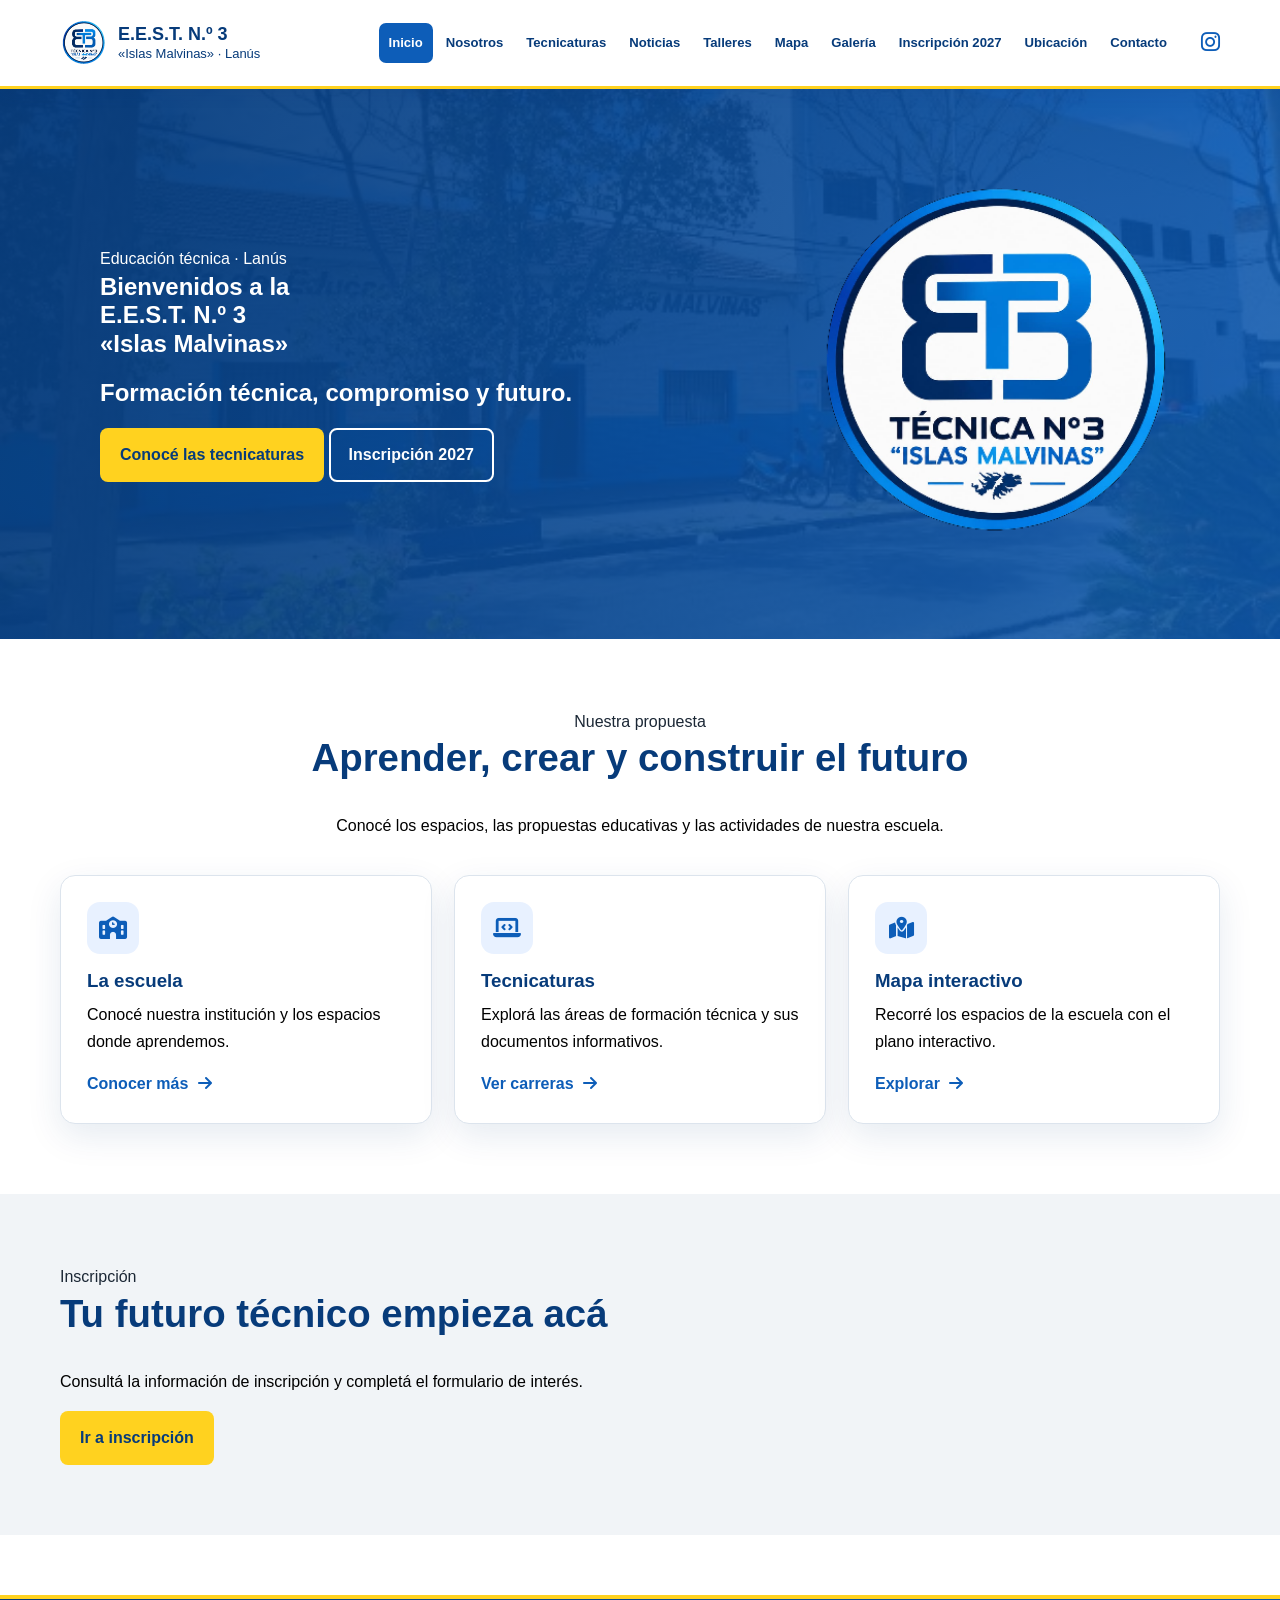
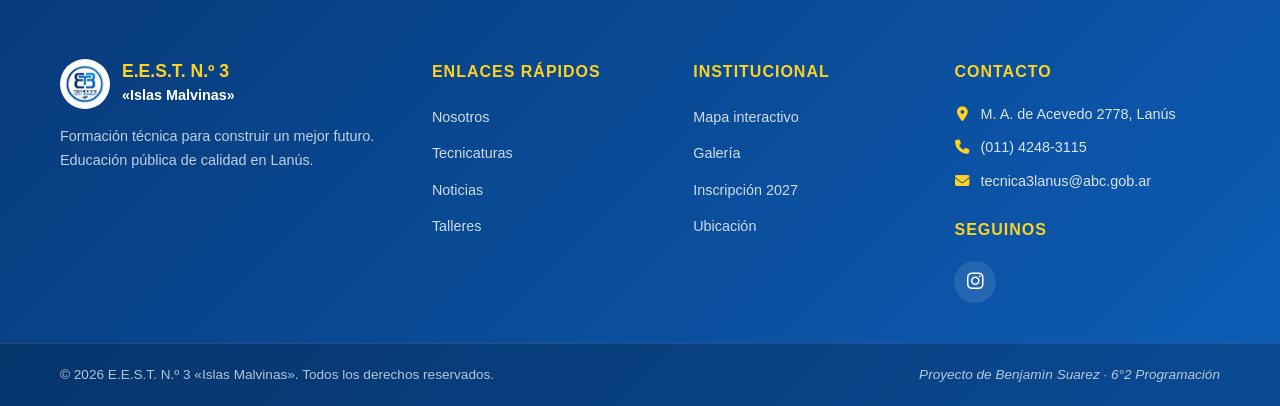
==== index.html @ 06c24914 "first commit" ====
<!DOCTYPE html>
<html lang="es">
<head>
  <meta charset="UTF-8">
  <meta name="viewport" content="width=device-width, initial-scale=1.0">
  <meta name="description" content="Inicio - E.E.S.T. N.º 3 Islas Malvinas, Lanús">
  <title>Inicio | E.E.S.T. N.º 3 «Islas Malvinas»</title>
  <link rel="stylesheet" href="styles.css">
  <link rel="stylesheet" href="https://cdnjs.cloudflare.com/ajax/libs/font-awesome/6.4.0/css/all.min.css">
  
</head>
<body class="">
  <div id="header-placeholder"></div>
  <main>
    <section class="hero">
      <div class="container hero-content">
        <span class="eyebrow">Educación técnica · Lanús</span>

        <h1>Bienvenidos a la<br>E.E.S.T. N.º 3<br>«Islas Malvinas»</h1>

        <h2>Formación técnica, compromiso y futuro.</h2>

        <div class="hero-actions">
          <a href="tecnicaturas.html" class="btn btn-primary">
            Conocé las tecnicaturas
          </a>
          <a href="inscripcion.html" class="btn btn-outline">
            Inscripción 2027
          </a>
        </div>
      </div>

      <!-- Logo grande a la derecha -->
      <div class="hero-logo">
        <img src="assets/logo.png" alt="Logo de la E.E.S.T. N.º 3 Islas Malvinas">
      </div>
    </section>
    <section class="section">
      <div class="container">
        <div class="section-heading">
          <span class="eyebrow">Nuestra propuesta</span>
          <h2>Aprender, crear y construir el futuro</h2>
          <p>Conocé los espacios, las propuestas educativas y las actividades de nuestra escuela.</p>
        </div>
        <div class="feature-grid">
          <a class="feature-card" href="nosotros.html"><span class="feature-icon"><i class="fas fa-school"></i></span><h3>La escuela</h3><p>Conocé nuestra institución y los espacios donde aprendemos.</p><span class="text-link">Conocer más <i class="fas fa-arrow-right"></i></span></a>
          <a class="feature-card" href="tecnicaturas.html"><span class="feature-icon"><i class="fas fa-laptop-code"></i></span><h3>Tecnicaturas</h3><p>Explorá las áreas de formación técnica y sus documentos informativos.</p><span class="text-link">Ver carreras <i class="fas fa-arrow-right"></i></span></a>
          <a class="feature-card" href="mapa.html"><span class="feature-icon"><i class="fas fa-map-marked-alt"></i></span><h3>Mapa interactivo</h3><p>Recorré los espacios de la escuela con el plano interactivo.</p><span class="text-link">Explorar <i class="fas fa-arrow-right"></i></span></a>
        </div>
      </div>
    </section>
    <section class="section section-soft">
      <div class="container split">
        <div><span class="eyebrow">Inscripción</span><h2>Tu futuro técnico empieza acá</h2><p>Consultá la información de inscripción y completá el formulario de interés.</p><a class="btn btn-primary" href="inscripcion.html">Ir a inscripción</a></div>
        <img class="split-image" src="assets/fachada.jpg" alt="Fachada de la escuela" onerror="this.style.display='none'">
      </div>
    </section>
  </main>
  <div id="footer-placeholder"></div>
  <script src="script.js"></script>
</body>
</html>
---- styles.css ----
/* HEADER DEL COLEGIO */

.encabezado {
    background-color: #ffffff;
    box-shadow: 0 2px 10px rgba(0, 0, 0, 0.08);
    position: sticky;
    top: 0;
    z-index: 1000;
}

.contenedor-header {
    max-width: 1200px;
    margin: auto;
    padding: 16px 24px;
    display: flex;
    align-items: center;
    justify-content: space-between;
    gap: 24px;
}

.nombre-colegio {
    color: #073B7A;
    font-size: 18px;
    font-weight: bold;
    text-decoration: none;
    white-space: nowrap;
}

.navegacion {
    display: flex;
    align-items: center;
    gap: 18px;
    flex-wrap: wrap;
}

.navegacion a {
    color: #073B7A;
    text-decoration: none;
    font-weight: 600;
    transition: color 0.2s;
}

.navegacion a:hover {
    color: #0D5DB8;
}

.boton-menu {
    display: none;
    background: #0D5DB8;
    color: white;
    border: none;
    padding: 9px 12px;
    border-radius: 8px;
    font-size: 22px;
    cursor: pointer;
}

@media (max-width: 900px) {
    .contenedor-header {
        flex-wrap: wrap;
    }

    .boton-menu {
        display: block;
    }

    .navegacion {
        display: none;
        width: 100%;
        flex-direction: column;
        align-items: flex-start;
        padding: 10px 0;
    }

    .navegacion.activa {
        display: flex;
    }
}
/* ===== BASE Y COLORES ===== */
:root{--blue:#0D5DB8;--blue-dark:#073B7A;--yellow:#FFD21F;--white:#fff;--soft:#F1F4F7;--text:#1b2735;--muted:#000000;--border:#dce4ed;--shadow:0 12px 35px rgba(7,59,122,.10)}
*{box-sizing:border-box}
html{scroll-behavior:smooth}
body{margin:0;font-family:Arial,Helvetica,sans-serif;color:var(--text);background:#fff;line-height:1.65}
img{max-width:100%;display:block}
a{color:inherit}
.container{width:min(1160px,92%);margin:0 auto}
h1,h2,h3,p{margin-top:0}
h1,h2,h3{line-height:1.2}
p{color:var(--muted)}
/* ===== HEADER COMPARTIDO ===== */
.site-header{position:sticky;top:0;z-index:1000;background:#fff;box-shadow:0 3px 18px rgba(7,59,122,.09);border-bottom:3px solid var(--yellow)}
.header-content{min-height:86px;display:flex;align-items:center;gap:24px}
/* Logo del colegio junto al nombre */
.logo {
  display: flex;
  align-items: center;
  gap: 10px;
  text-decoration: none;
  flex-shrink: 0;
}

.logo-imagen {
  display: block;
  width: 48px;
  height: 48px;
  object-fit: contain;
  flex-shrink: 0;
}

.school-name {
  display: flex;
  flex-direction: column;
  line-height: 1.3;
}

.school-name strong {
  color: #073B7A;
  font-size: 18px;
}

.school-name > span {
  color: #073B7A;
  font-size: 13px;
}
.main-nav{display:flex;align-items:center;justify-content:flex-end;gap:3px;flex:1;flex-wrap:wrap}
.main-nav a{padding:9px 10px;text-decoration:none;border-radius:7px;font-size:.82rem;font-weight:700;color:var(--blue-dark);transition:.2s}
.main-nav a:hover,.main-nav a.active{background:var(--blue);color:#fff}
.header-social{color:var(--blue);font-size:1.35rem;text-decoration:none}
.menu-toggle{display:none;background:var(--blue-dark);color:#fff;border:0;border-radius:8px;padding:10px 13px;font-size:1.15rem}
/* ===== HERO Y ENCABEZADOS ===== */
.hero {
  background:
    linear-gradient(115deg, rgba(7,59,122,.96), rgba(13,93,184,.83)),
    url('assets/Capturakole.JPG') center/cover;
  color: #fff;
  min-height: 550px;
  display: flex;
  align-items: center;
  justify-content: space-between;
  gap: 30px;
}

/* Mantiene el texto en su lugar */
.hero-content {
  padding: 85px 100px;
  flex: 1;
  min-width: 0;
}

/* Logo grande del lado derecho */
.hero-logo {
  flex: 0 0 40%;
  display: flex;
  justify-content: center;
  align-items: center;
  padding-right: 4%;
}

.hero-logo img {
  width: 100%;
  max-width: 390px;
  max-height: 390px;
  object-fit: contain;
}

/* Adaptación para celulares */
@media (max-width: 700px) {
  .hero {
    flex-direction: column;
    text-align: center;
    padding: 35px 20px;
    gap: 20px;
  }

  .hero-content {
    padding: 20px 0 0;
  }

  .hero-actions {
    justify-content: center;
  }

  .hero-logo {
    flex: none;
    width: 100%;
    padding: 0;
  }

  .hero-logo img {
    max-width: 220px;
    max-height: 220px;
  }
}
.page-banner{background:linear-gradient(115deg,var(--blue-dark),var(--blue));color:#fff;padding:62px 0}
.page-banner h1{font-size:clamp(2rem,4vw,3.2rem);margin:0 0 12px}
.page-banner .eyebrow{color:var(--yellow)}
.page-banner p{color:#e5efff;max-width:680px;margin-bottom:0}
.section{padding:70px 0}
.section-soft{background:var(--soft)}
.section-heading{text-align:center;max-width:720px;margin:0 auto 35px}
.section-heading h2{font-size:clamp(1.8rem,3vw,2.5rem);color:var(--blue-dark)}
.section-heading p{margin-bottom:0}
/* Presentación de Nosotros: conserva el diseño actual */
.nosotros-presentacion {
  position: relative;
  align-items: center;
  padding-bottom: 75px;
}

.nosotros-texto h2 {
  color: var(--blue-dark);
  margin-bottom: 24px;
}

/* Imagen en el espacio marcado como Foto */
.nosotros-foto {
  width: 100%;
  height: 250px;
  overflow: hidden;
  border-radius: 16px;
}

.nosotros-foto img {
  display: block;
  width: 100%;
  height: 100%;
  object-fit: cover;
}

/* Hamburguesa debajo de la imagen, a la derecha */
.nosotros-menu {
  position: absolute;
  right: 0;
  bottom: 0;
  width: 58px;
  height: 58px;
  border: none;
  border-radius: 12px;
  background: var(--blue-dark);
  display: flex;
  flex-direction: column;
  align-items: center;
  justify-content: center;
  gap: 6px;
  cursor: pointer;
}

.nosotros-menu span {
  display: block;
  width: 26px;
  height: 3px;
  border-radius: 3px;
  background: var(--yellow);
}

/* Adaptación para celulares */
@media (max-width: 700px) {
  .nosotros-presentacion {
    grid-template-columns: 1fr;
    gap: 24px;
    padding-bottom: 75px;
  }

  .nosotros-foto {
    height: 220px;
  }
}
/* ===== BOTONES ===== */
.btn{display:inline-flex;align-items:center;justify-content:center;gap:9px;text-decoration:none;border:2px solid transparent;border-radius:8px;padding:12px 18px;font-weight:700;cursor:pointer;transition:transform .2s,background .2s}
.btn:hover{transform:translateY(-2px)}
.btn-primary{background:var(--yellow);color:var(--blue-dark)}
.btn-primary:hover{background:#ffe16b}
.btn-outline{border-color:#fff;color:#fff;background:transparent}
.btn-outline:hover{background:#fff;color:var(--blue-dark)}
.center{text-align:center}
.top-gap{margin-top:32px}
/* ===== TARJETAS ===== */
.feature-grid,.cards-grid,.contact-grid{display:grid;grid-template-columns:repeat(3,minmax(0,1fr));gap:22px}
.feature-card,.contact-card{display:block;background:#fff;border:1px solid var(--border);border-radius:15px;padding:26px;text-decoration:none;box-shadow:var(--shadow);transition:transform .2s,box-shadow .2s}
.feature-card:hover,.contact-card:hover{transform:translateY(-4px);box-shadow:0 18px 38px rgba(7,59,122,.14)}
.feature-card h3,.contact-card h2{color:var(--blue-dark);margin:16px 0 10px}
.feature-icon{display:grid;place-items:center;width:52px;height:52px;background:#e8f1ff;color:var(--blue);border-radius:13px;font-size:1.4rem}
.text-link{color:var(--blue);font-weight:700;text-decoration:none}
.text-link i{margin-left:5px}
.split{display:grid;grid-template-columns:1fr 1fr;align-items:center;gap:50px}
.split h2{color:var(--blue-dark);font-size:clamp(1.8rem,3vw,2.6rem)}
.split-image{width:100%;height:340px;object-fit:cover;border-radius:16px;background:var(--soft)}
/* ===== TARJETAS DE TECNICATURAS ===== */
.career-card{overflow:hidden;background:#fff;border:1px solid var(--border);border-radius:16px;box-shadow:var(--shadow);display:flex;flex-direction:column}
.career-card>img{width:100%;height:220px;object-fit:cover;background:var(--soft)}
.career-body{padding:25px;display:flex;flex-direction:column;align-items:flex-start;flex:1}
.career-number{font-size:.75rem;font-weight:800;color:var(--blue);text-transform:uppercase;letter-spacing:1px}
.career-body h2{color:var(--blue-dark);font-size:1.5rem;margin:10px 0}
.career-body ul{padding-left:20px;color:var(--muted);margin-top:0}
.career-body .btn{margin-top:auto}
.notice{margin-top:28px;padding:16px 18px;border-left:4px solid var(--yellow);background:#fff8d9;border-radius:6px;color:#394657}
.notice code{overflow-wrap:anywhere}
/* ===== NOTICIAS / FOTOS ===== */
.news-grid{display:grid;grid-template-columns:repeat(3,minmax(0,1fr));gap:22px}
.news-card,.photo-card{margin:0;background:#fff;border:1px solid var(--border);border-radius:14px;overflow:hidden;box-shadow:var(--shadow)}
.news-card img,.photo-card img{width:100%;height:220px;object-fit:cover;background:var(--soft)}
.news-body{padding:22px}
.news-body h2{font-size:1.25rem;color:var(--blue-dark);margin:8px 0}
.date{font-size:.8rem;color:var(--blue);font-weight:700}
.gallery-grid{display:grid;grid-template-columns:repeat(4,minmax(0,1fr));gap:20px}
.photo-card figcaption{padding:18px;font-weight:700;color:var(--blue-dark)}
.photo-card figcaption h2{font-size:1.1rem;margin:0 0 8px}
.photo-card figcaption p{font-weight:400;margin-bottom:0}
.gallery-grid img{cursor:zoom-in}
/* ===== MAPA ===== */
.map-tabs{display:flex;justify-content:center;gap:12px;flex-wrap:wrap;margin-bottom:25px}
.tab-btn{padding:12px 22px;border:2px solid var(--blue);border-radius:8px;background:#fff;color:var(--blue-dark);font:inherit;font-weight:700;cursor:pointer}
.tab-btn.active,.tab-btn:hover{background:var(--blue);color:#fff}
.map-panel{display:none}
.map-panel.active{display:block}
.map-frame iframe{display:block;width:100%;height:min(72vh,760px);min-height:430px;border:0;border-radius:14px;background:var(--soft)}
/* ===== FORMULARIO ===== */
.form-container{max-width:850px}
.inscription-form{background:#fff;border:1px solid var(--border);border-radius:16px;padding:clamp(20px,4vw,38px);box-shadow:var(--shadow);margin-top:24px}
.form-row{display:grid;grid-template-columns:1fr 1fr;gap:18px}
.form-group{display:flex;flex-direction:column;gap:7px;margin-bottom:18px}
.form-group label{font-weight:700;color:var(--blue-dark)}
.form-group input,.form-group select,.form-group textarea{width:100%;padding:12px 13px;border:1px solid #cbd6e2;border-radius:8px;font:inherit;background:#fff;color:var(--text)}
.form-group input:focus,.form-group select:focus,.form-group textarea:focus{outline:2px solid #9cc9ff;border-color:var(--blue)}
.form-note{font-size:.85rem}
.inscription-form .btn{width:100%}
/* ===== UBICACION Y CONTACTO ===== */
.location-layout{display:grid;grid-template-columns:1.3fr 1fr;gap:30px;align-items:stretch}
.map-container iframe{width:100%;height:390px;border:0;border-radius:14px}
.location-info{background:var(--soft);padding:28px;border-radius:14px}
.location-info h2{color:var(--blue-dark)}
.location-info p{margin:15px 0}
.location-info p i{width:23px;color:var(--blue)}
.contact-grid{grid-template-columns:repeat(2,minmax(0,1fr))}
.contact-card p a{overflow-wrap:anywhere}
/* ===== FOOTER COMPARTIDO ===== */
/* ===== FOOTER IDEAL ===== */
.site-footer {
  background: linear-gradient(135deg, #073B7A 0%, #0D5DB8 100%);
  color: #ffffff;
  padding: 60px 0 0;
  margin-top: 60px;
  border-top: 4px solid #FFD21F;
}

.footer-grid {
  display: grid;
  grid-template-columns: 1.5fr 1fr 1fr 1.2fr;
  gap: 40px;
  padding-bottom: 40px;
}

/* Columna 1: Marca */
.footer-brand .footer-logo {
  display: flex;
  align-items: center;
  gap: 12px;
  text-decoration: none;
  margin-bottom: 16px;
}

.footer-brand .footer-logo img {
  width: 50px;
  height: 50px;
  object-fit: contain;
  background: #fff;
  border-radius: 50%;
  padding: 4px;
}

.footer-brand .footer-logo strong {
  display: block;
  color: #FFD21F;
  font-size: 1.1rem;
  line-height: 1.2;
}

.footer-brand .footer-logo span {
  color: #ffffff;
  font-size: 0.9rem;
  font-weight: 600;
}

.footer-brand p {
  color: rgba(255, 255, 255, 0.75);
  font-size: 0.9rem;
  line-height: 1.6;
  margin: 0;
}

/* Títulos de columnas */
.footer-links h4,
.footer-contact h4,
.footer-social h4 {
  color: #FFD21F;
  font-size: 1rem;
  margin: 0 0 18px;
  text-transform: uppercase;
  letter-spacing: 1px;
}

/* Listas de enlaces */
.footer-links ul {
  list-style: none;
  padding: 0;
  margin: 0;
}

.footer-links ul li {
  margin-bottom: 10px;
}

.footer-links ul li a {
  color: rgba(255, 255, 255, 0.8);
  text-decoration: none;
  font-size: 0.9rem;
  transition: color 0.2s, padding-left 0.2s;
  display: inline-block;
}

.footer-links ul li a:hover {
  color: #FFD21F;
  padding-left: 5px;
}

/* Contacto */
.footer-contact p {
  display: flex;
  align-items: flex-start;
  gap: 10px;
  color: rgba(255, 255, 255, 0.85);
  font-size: 0.9rem;
  margin: 0 0 12px;
  line-height: 1.5;
}

.footer-contact p i {
  color: #FFD21F;
  margin-top: 3px;
  width: 16px;
  text-align: center;
}

/* Redes sociales */
.footer-social {
  margin-top: 24px;
}

.social-icons {
  display: flex;
  gap: 12px;
}

.social-icons a {
  display: flex;
  align-items: center;
  justify-content: center;
  width: 42px;
  height: 42px;
  background: rgba(255, 255, 255, 0.1);
  color: #ffffff;
  border-radius: 50%;
  font-size: 1.2rem;
  text-decoration: none;
  transition: background 0.3s, transform 0.3s;
}

.social-icons a:hover {
  background: #FFD21F;
  color: #073B7A;
  transform: translateY(-3px);
}

/* Barra inferior */
.footer-bottom {
  background: rgba(0, 0, 0, 0.2);
  padding: 20px 0;
  border-top: 1px solid rgba(255, 255, 255, 0.1);
}

.footer-bottom .container {
  display: flex;
  justify-content: space-between;
  align-items: center;
  flex-wrap: wrap;
  gap: 10px;
}

.footer-bottom p {
  color: rgba(255, 255, 255, 0.7);
  font-size: 0.85rem;
  margin: 0;
}

.footer-credit {
  font-style: italic;
}

/* Responsive */
@media (max-width: 900px) {
  .footer-grid {
    grid-template-columns: 1fr 1fr;
    gap: 30px;
  }
}

@media (max-width: 600px) {
  .footer-grid {
    grid-template-columns: 1fr;
    gap: 28px;
  }
  
  .footer-bottom .container {
    flex-direction: column;
    text-align: center;
  }
}
/* ===== VISOR DE IMAGEN ===== */
.lightbox{position:fixed;inset:0;background:rgba(3,15,35,.92);display:flex;align-items:center;justify-content:center;padding:25px;z-index:3000;cursor:zoom-out}
.lightbox img{max-width:95vw;max-height:90vh;object-fit:contain;border-radius:8px}
/* ===== RESPONSIVE ===== */
@media(max-width:1100px){
  .header-content{flex-wrap:wrap;padding:14px 0}
  .main-nav{order:3;flex-basis:100%;justify-content:center}
  .main-nav a{font-size:.78rem}
  .header-social{margin-left:auto}
  .feature-grid,.cards-grid,.news-grid{grid-template-columns:repeat(2,minmax(0,1fr))}
  .career-card:last-child{grid-column:auto}
  .footer-grid{grid-template-columns:repeat(2,minmax(0,1fr))}
}
@media(max-width:700px){
  .header-content{min-height:74px;flex-wrap:nowrap;gap:12px}
  .logo img{width:44px;height:44px}
  .school-name strong{font-size:.9rem}
  .school-name span{font-size:.7rem}
  .menu-toggle{display:block;margin-left:auto}
  .header-social{display:none}
  .main-nav{display:none;position:absolute;top:100%;left:0;right:0;order:unset;background:#fff;padding:12px 4% 18px;box-shadow:0 12px 18px rgba(7,59,122,.12);flex-direction:column;align-items:stretch;max-height:75vh;overflow:auto}
  .main-nav.open{display:flex}
  .main-nav a{font-size:.95rem;padding:11px 13px}
  .hero{min-height:480px}
  .hero-content{padding:65px 0}
  .section{padding:48px 0}
  .page-banner{padding:45px 0}
  .feature-grid,.cards-grid,.news-grid,.gallery-grid,.contact-grid{grid-template-columns:1fr}
  .split,.location-layout{grid-template-columns:1fr;gap:25px}
  .split-image{height:250px}
  .career-card>img,.news-card img,.photo-card img{height:210px}
  .form-row{grid-template-columns:1fr;gap:0}
  .map-frame iframe{height:62vh;min-height:340px}
  .footer-grid{grid-template-columns:1fr;gap:20px}
}
.brand-colegio span {
  font-size: 18px;
  font-weight: 700;
  white-space: nowrap;
}

/* Adaptación para pantallas pequeñas */
@media (max-width: 480px) {
  .brand-colegio {
    gap: 7px;
  }

  .brand-colegio img {
    width: 34px;
    height: 34px;
  }

  .brand-colegio span {
    font-size: 14px;
  }
}
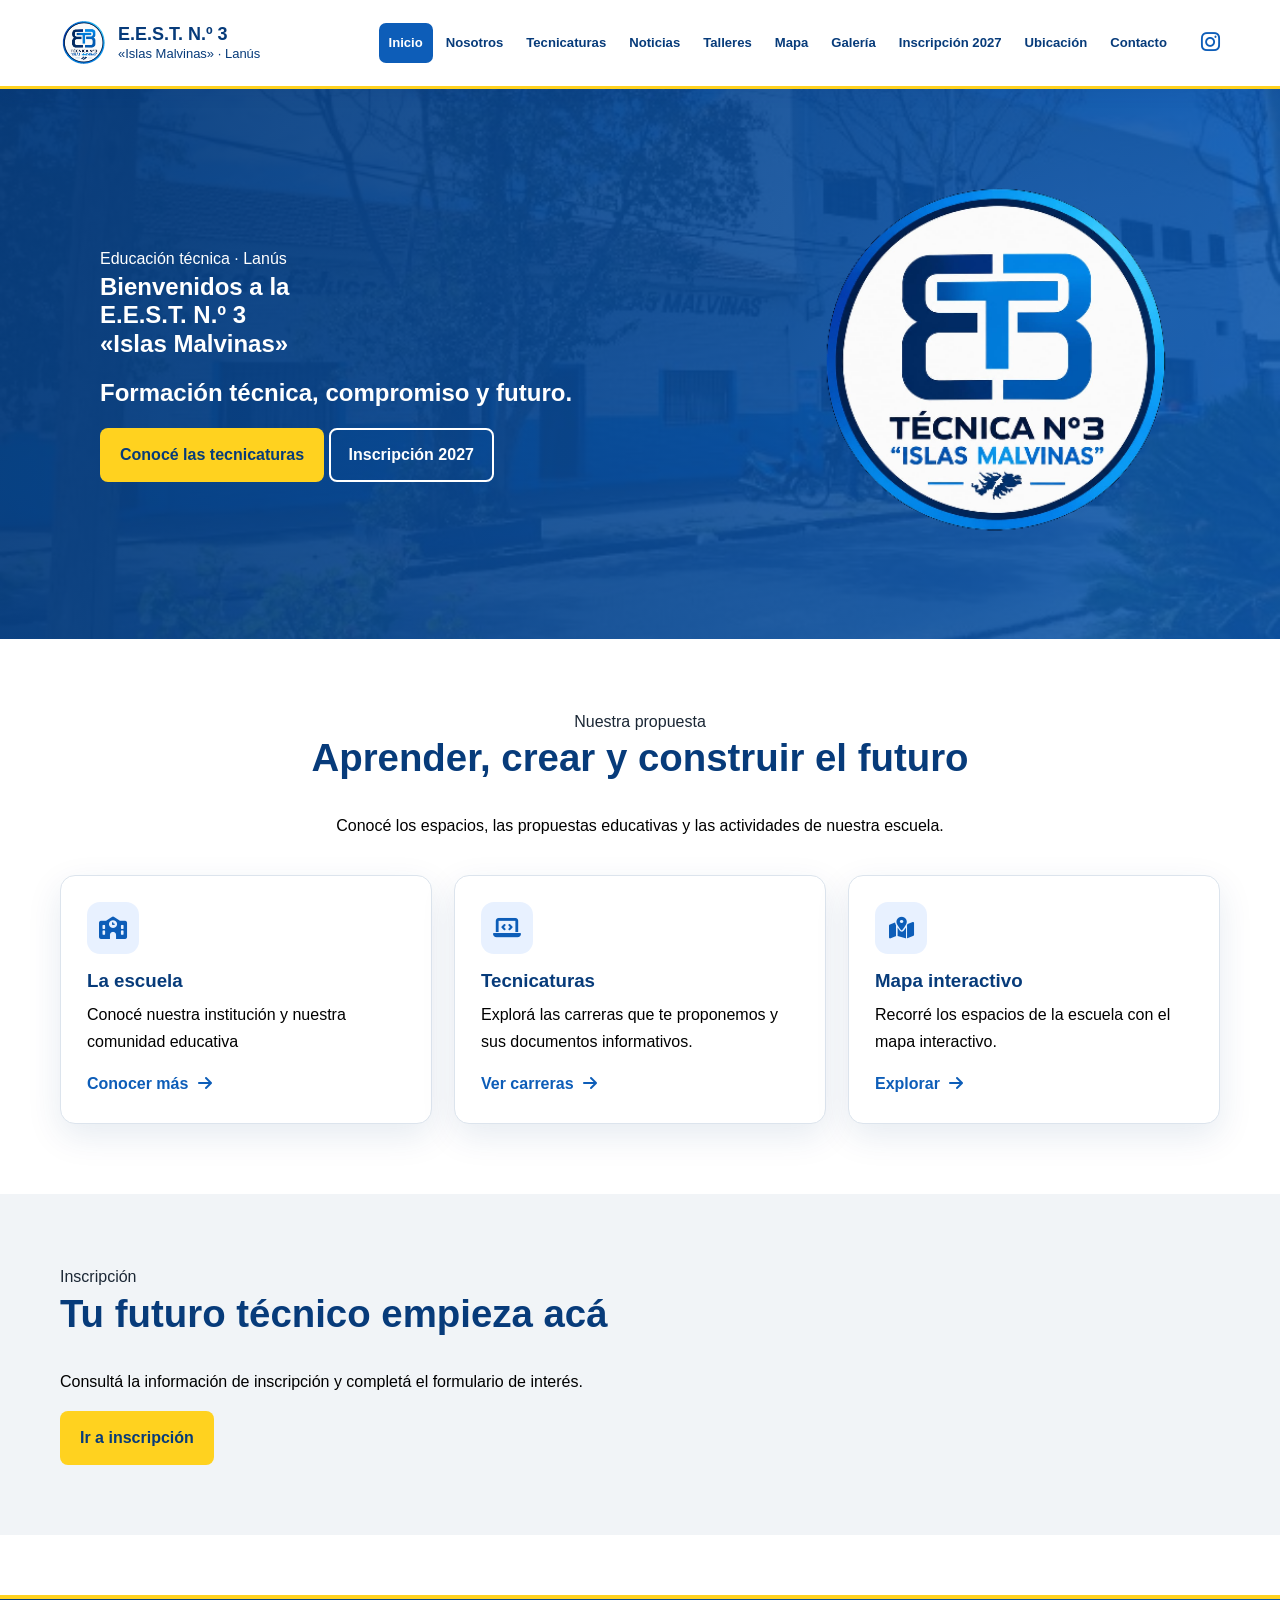
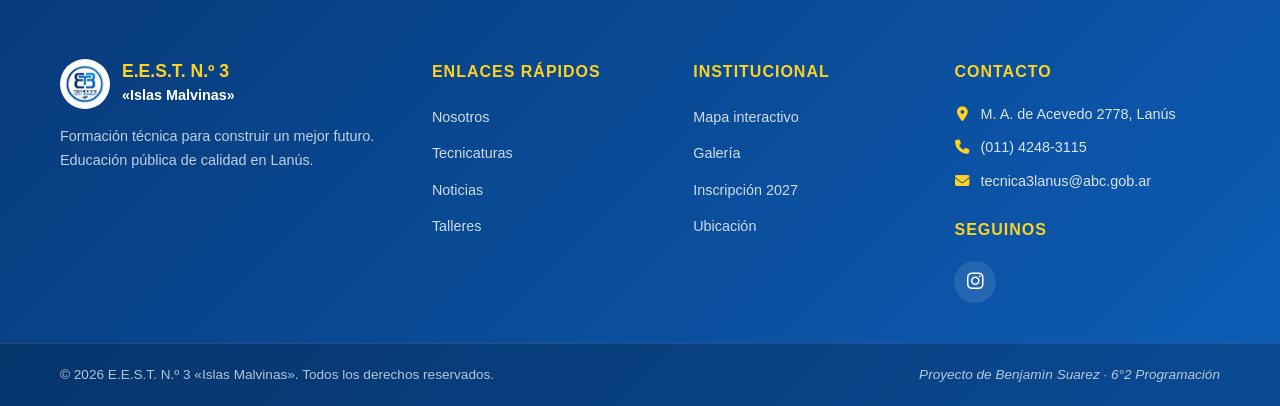
==== commit ca13b8e2: "aktualizasion del dia de hoy" ====
--- a/index.html
+++ b/index.html
@@ -43,9 +43,9 @@
           <p>Conocé los espacios, las propuestas educativas y las actividades de nuestra escuela.</p>
         </div>
         <div class="feature-grid">
-          <a class="feature-card" href="nosotros.html"><span class="feature-icon"><i class="fas fa-school"></i></span><h3>La escuela</h3><p>Conocé nuestra institución y los espacios donde aprendemos.</p><span class="text-link">Conocer más <i class="fas fa-arrow-right"></i></span></a>
-          <a class="feature-card" href="tecnicaturas.html"><span class="feature-icon"><i class="fas fa-laptop-code"></i></span><h3>Tecnicaturas</h3><p>Explorá las áreas de formación técnica y sus documentos informativos.</p><span class="text-link">Ver carreras <i class="fas fa-arrow-right"></i></span></a>
-          <a class="feature-card" href="mapa.html"><span class="feature-icon"><i class="fas fa-map-marked-alt"></i></span><h3>Mapa interactivo</h3><p>Recorré los espacios de la escuela con el plano interactivo.</p><span class="text-link">Explorar <i class="fas fa-arrow-right"></i></span></a>
+          <a class="feature-card" href="nosotros.html"><span class="feature-icon"><i class="fas fa-school"></i></span><h3>La escuela</h3><p>Conocé nuestra institución y nuestra comunidad educativa</p><span class="text-link">Conocer más <i class="fas fa-arrow-right"></i></span></a>
+          <a class="feature-card" href="tecnicaturas.html"><span class="feature-icon"><i class="fas fa-laptop-code"></i></span><h3>Tecnicaturas</h3><p>Explorá las carreras que te proponemos y sus documentos informativos.</p><span class="text-link">Ver carreras <i class="fas fa-arrow-right"></i></span></a>
+          <a class="feature-card" href="mapa.html"><span class="feature-icon"><i class="fas fa-map-marked-alt"></i></span><h3>Mapa interactivo</h3><p>Recorré los espacios de la escuela con el mapa interactivo.</p><span class="text-link">Explorar <i class="fas fa-arrow-right"></i></span></a>
         </div>
       </div>
     </section>
--- a/styles.css
+++ b/styles.css
@@ -1,137 +1,202 @@
 /* HEADER DEL COLEGIO */
 
-.encabezado {
-    background-color: #ffffff;
-    box-shadow: 0 2px 10px rgba(0, 0, 0, 0.08);
-    position: sticky;
-    top: 0;
-    z-index: 1000;
-}
-
-.contenedor-header {
-    max-width: 1200px;
-    margin: auto;
-    padding: 16px 24px;
-    display: flex;
-    align-items: center;
-    justify-content: space-between;
-    gap: 24px;
-}
-
-.nombre-colegio {
-    color: #073B7A;
-    font-size: 18px;
-    font-weight: bold;
-    text-decoration: none;
-    white-space: nowrap;
-}
-
-.navegacion {
-    display: flex;
-    align-items: center;
-    gap: 18px;
-    flex-wrap: wrap;
-}
-
-.navegacion a {
-    color: #073B7A;
-    text-decoration: none;
-    font-weight: 600;
-    transition: color 0.2s;
-}
-
-.navegacion a:hover {
+.encabezado{
+  background-color: #ffffff;
+  box-shadow: 0 2px 10px rgba(0, 0, 0, 0.08);
+  position: sticky;
+  top: 0;
+  z-index: 1000;
+}
+.contenedor-header{
+  max-width: 1200px;
+  margin: auto;
+  padding: 16px 24px;
+  display: flex;
+  align-items: center;
+  justify-content: space-between;
+  gap: 24px;
+}
+.nombre-colegio{
+  color: #073B7A;
+  font-size: 18px;
+  font-weight: bold;
+  text-decoration: none;
+  white-space: nowrap;
+}
+.navegacion{
+  display: flex;
+  align-items: center;
+  gap: 18px;
+  flex-wrap: wrap;
+}
+.navegacion a{
+  color: #073B7A;
+  text-decoration: none;
+  font-weight: 600;
+  transition: color 0.2s;
+}
+.navegacion a:hover{
     color: #0D5DB8;
 }
-
-.boton-menu {
-    display: none;
-    background: #0D5DB8;
-    color: white;
-    border: none;
-    padding: 9px 12px;
-    border-radius: 8px;
-    font-size: 22px;
-    cursor: pointer;
-}
-
-@media (max-width: 900px) {
-    .contenedor-header {
-        flex-wrap: wrap;
+.boton-menu{
+  display: none;
+  background: #0D5DB8;
+  color: white;
+  border: none;
+  padding: 9px 12px;
+  border-radius: 8px;
+  font-size: 22px;
+  cursor: pointer;
+}
+@media (max-width: 900px){
+    .contenedor-header{
+      flex-wrap: wrap;
     }
-
-    .boton-menu {
-        display: block;
+    .boton-menu{
+      display: block;
     }
-
-    .navegacion {
-        display: none;
-        width: 100%;
-        flex-direction: column;
-        align-items: flex-start;
-        padding: 10px 0;
+    .navegacion{
+      display: none;
+      width: 100%;
+      flex-direction: column;
+      align-items: flex-start;
+      padding: 10px 0;
     }
-
-    .navegacion.activa {
-        display: flex;
+    .navegacion.activa{
+      display: flex;
     }
 }
+
 /* ===== BASE Y COLORES ===== */
-:root{--blue:#0D5DB8;--blue-dark:#073B7A;--yellow:#FFD21F;--white:#fff;--soft:#F1F4F7;--text:#1b2735;--muted:#000000;--border:#dce4ed;--shadow:0 12px 35px rgba(7,59,122,.10)}
-*{box-sizing:border-box}
-html{scroll-behavior:smooth}
-body{margin:0;font-family:Arial,Helvetica,sans-serif;color:var(--text);background:#fff;line-height:1.65}
-img{max-width:100%;display:block}
-a{color:inherit}
-.container{width:min(1160px,92%);margin:0 auto}
-h1,h2,h3,p{margin-top:0}
-h1,h2,h3{line-height:1.2}
-p{color:var(--muted)}
+
+:root{
+  --blue:#0D5DB8;
+  --blue-dark:#073B7A;
+  --yellow:#FFD21F;
+  --white:#fff;
+  --soft:#F1F4F7;
+  --text:#1b2735;
+  --muted:#000000;
+  --border:#dce4ed;
+  --shadow:0 12px 35px rgba(7,59,122,.10)
+}
+*{
+  box-sizing:border-box
+}
+html{
+  scroll-behavior:smooth
+}
+body{
+  margin:0;
+  font-family:Arial,Helvetica,sans-serif;
+  color:var(--text);
+  background:#fff;
+  line-height:1.65
+}
+img{
+  max-width:100%;
+  display:block
+}
+a{
+  color:inherit
+}
+.container{
+  width:min(1160px,92%);
+  margin:0 auto
+}
+h1,h2,h3,p{
+  margin-top:0
+}
+h1,h2,h3{
+  line-height:1.2
+}
+p{
+  color:var(--muted)
+}
 /* ===== HEADER COMPARTIDO ===== */
-.site-header{position:sticky;top:0;z-index:1000;background:#fff;box-shadow:0 3px 18px rgba(7,59,122,.09);border-bottom:3px solid var(--yellow)}
-.header-content{min-height:86px;display:flex;align-items:center;gap:24px}
+
+.site-header{
+  position:sticky;
+  top:0;
+  z-index:1000;
+  background:#fff;
+  box-shadow:0 3px 18px rgba(7,59,122,.09);
+  border-bottom:3px solid var(--yellow)
+}
+.header-content{
+  min-height:86px;
+  display:flex;
+  align-items:center;
+  gap:24px
+}
+
 /* Logo del colegio junto al nombre */
-.logo {
+.logo{
   display: flex;
   align-items: center;
   gap: 10px;
   text-decoration: none;
   flex-shrink: 0;
 }
-
-.logo-imagen {
+.logo-imagen{
   display: block;
   width: 48px;
   height: 48px;
   object-fit: contain;
   flex-shrink: 0;
 }
-
-.school-name {
+.school-name{
   display: flex;
   flex-direction: column;
   line-height: 1.3;
 }
-
-.school-name strong {
+.school-name strong{
   color: #073B7A;
   font-size: 18px;
 }
-
-.school-name > span {
+.school-name > span{
   color: #073B7A;
   font-size: 13px;
 }
-.main-nav{display:flex;align-items:center;justify-content:flex-end;gap:3px;flex:1;flex-wrap:wrap}
-.main-nav a{padding:9px 10px;text-decoration:none;border-radius:7px;font-size:.82rem;font-weight:700;color:var(--blue-dark);transition:.2s}
-.main-nav a:hover,.main-nav a.active{background:var(--blue);color:#fff}
-.header-social{color:var(--blue);font-size:1.35rem;text-decoration:none}
-.menu-toggle{display:none;background:var(--blue-dark);color:#fff;border:0;border-radius:8px;padding:10px 13px;font-size:1.15rem}
+.main-nav{
+  display:flex;
+  align-items:center;
+  justify-content:flex-end;
+  gap:3px;
+  flex:1;
+  flex-wrap:wrap
+}
+.main-nav a{
+  padding:9px 10px;
+  text-decoration:none;
+  border-radius:7px;
+  font-size:.82rem;
+  font-weight:700;
+  color:var(--blue-dark);
+  transition:.2s
+}
+.main-nav a:hover,.main-nav a.active{
+  background:var(--blue);
+  color:#fff
+}
+.header-social{
+  color:var(--blue);
+  font-size:1.35rem;
+  text-decoration:none
+}
+.menu-toggle{
+  display:none;
+  background:var(--blue-dark);
+  color:#fff;
+  border:0;
+  border-radius:8px;
+  padding:10px 13px;
+  font-size:1.15rem
+}
+
 /* ===== HERO Y ENCABEZADOS ===== */
-.hero {
-  background:
-    linear-gradient(115deg, rgba(7,59,122,.96), rgba(13,93,184,.83)),
-    url('assets/Capturakole.JPG') center/cover;
+.hero{
+  background:linear-gradient(115deg, rgba(7,59,122,.96), rgba(13,93,184,.83)), url('assets/Capturakole.JPG') center/cover;
   color: #fff;
   min-height: 550px;
   display: flex;
@@ -141,22 +206,21 @@
 }
 
 /* Mantiene el texto en su lugar */
-.hero-content {
+.hero-content{
   padding: 85px 100px;
   flex: 1;
   min-width: 0;
 }
 
 /* Logo grande del lado derecho */
-.hero-logo {
+.hero-logo{
   flex: 0 0 40%;
   display: flex;
   justify-content: center;
   align-items: center;
   padding-right: 4%;
 }
-
-.hero-logo img {
+.hero-logo img{
   width: 100%;
   max-width: 390px;
   max-height: 390px;
@@ -164,63 +228,84 @@
 }
 
 /* Adaptación para celulares */
-@media (max-width: 700px) {
+@media (max-width: 700px){
   .hero {
     flex-direction: column;
     text-align: center;
     padding: 35px 20px;
     gap: 20px;
   }
-
-  .hero-content {
+  .hero-content{
     padding: 20px 0 0;
   }
-
-  .hero-actions {
+  .hero-actions{
     justify-content: center;
   }
-
-  .hero-logo {
+  .hero-logo{
     flex: none;
     width: 100%;
     padding: 0;
   }
-
-  .hero-logo img {
+  .hero-logo img{
     max-width: 220px;
     max-height: 220px;
   }
 }
-.page-banner{background:linear-gradient(115deg,var(--blue-dark),var(--blue));color:#fff;padding:62px 0}
-.page-banner h1{font-size:clamp(2rem,4vw,3.2rem);margin:0 0 12px}
-.page-banner .eyebrow{color:var(--yellow)}
-.page-banner p{color:#e5efff;max-width:680px;margin-bottom:0}
-.section{padding:70px 0}
-.section-soft{background:var(--soft)}
-.section-heading{text-align:center;max-width:720px;margin:0 auto 35px}
-.section-heading h2{font-size:clamp(1.8rem,3vw,2.5rem);color:var(--blue-dark)}
-.section-heading p{margin-bottom:0}
+.page-banner{
+  background:linear-gradient(115deg,var(--blue-dark),var(--blue));
+  color:#fff;
+  padding:62px 0
+}
+.page-banner h1{
+  font-size:clamp(2rem,4vw,3.2rem);
+  margin:0 0 12px
+}
+.page-banner .eyebrow{
+  color:var(--yellow)
+}
+.page-banner p{
+  color:#e5efff;
+  max-width:680px;
+  margin-bottom:0
+}
+.section{
+  padding:70px 0
+}
+.section-soft{
+  background:var(--soft)
+}
+.section-heading{
+  text-align:center;
+  max-width:720px;
+  margin:0 auto 35px
+}
+.section-heading h2{
+  font-size:clamp(1.8rem,3vw,2.5rem);
+  color:var(--blue-dark)
+}
+.section-heading p{
+  margin-bottom:0
+}
+
 /* Presentación de Nosotros: conserva el diseño actual */
-.nosotros-presentacion {
+.nosotros-presentacion{
   position: relative;
   align-items: center;
   padding-bottom: 75px;
 }
-
-.nosotros-texto h2 {
+.nosotros-texto h2{
   color: var(--blue-dark);
   margin-bottom: 24px;
 }
 
 /* Imagen en el espacio marcado como Foto */
-.nosotros-foto {
+.nosotros-foto{
   width: 100%;
   height: 250px;
   overflow: hidden;
   border-radius: 16px;
 }
-
-.nosotros-foto img {
+.nosotros-foto img{
   display: block;
   width: 100%;
   height: 100%;
@@ -228,7 +313,7 @@
 }
 
 /* Hamburguesa debajo de la imagen, a la derecha */
-.nosotros-menu {
+.nosotros-menu{
   position: absolute;
   right: 0;
   bottom: 0;
@@ -244,8 +329,7 @@
   gap: 6px;
   cursor: pointer;
 }
-
-.nosotros-menu span {
+.nosotros-menu span{
   display: block;
   width: 26px;
   height: 3px;
@@ -255,95 +339,355 @@
 
 /* Adaptación para celulares */
 @media (max-width: 700px) {
-  .nosotros-presentacion {
+  .nosotros-presentacion{
     grid-template-columns: 1fr;
     gap: 24px;
     padding-bottom: 75px;
   }
-
-  .nosotros-foto {
+  .nosotros-foto{
     height: 220px;
   }
 }
+
 /* ===== BOTONES ===== */
-.btn{display:inline-flex;align-items:center;justify-content:center;gap:9px;text-decoration:none;border:2px solid transparent;border-radius:8px;padding:12px 18px;font-weight:700;cursor:pointer;transition:transform .2s,background .2s}
-.btn:hover{transform:translateY(-2px)}
-.btn-primary{background:var(--yellow);color:var(--blue-dark)}
-.btn-primary:hover{background:#ffe16b}
-.btn-outline{border-color:#fff;color:#fff;background:transparent}
-.btn-outline:hover{background:#fff;color:var(--blue-dark)}
-.center{text-align:center}
-.top-gap{margin-top:32px}
+.btn{
+  display:inline-flex;
+  align-items:center;
+  justify-content:center;
+  gap:9px;
+  text-decoration:none;
+  border:2px solid transparent;
+  border-radius:8px;
+  padding:12px 18px;
+  font-weight:700;
+  cursor:pointer; transition:transform .2s,background .2s
+}
+.btn:hover{
+  transform:translateY(-2px)
+}
+.btn-primary{
+  background:var(--yellow);
+  color:var(--blue-dark)
+}
+.btn-primary:hover{
+  background:#ffe16b
+}
+.btn-outline{
+  border-color:#fff;
+  color:#fff;
+  background:transparent
+}
+.btn-outline:hover{
+  background:#fff;
+  color:var(--blue-dark)
+}
+.center{
+  text-align:center
+}
+.top-gap{
+  margin-top:32px
+}
+
 /* ===== TARJETAS ===== */
-.feature-grid,.cards-grid,.contact-grid{display:grid;grid-template-columns:repeat(3,minmax(0,1fr));gap:22px}
-.feature-card,.contact-card{display:block;background:#fff;border:1px solid var(--border);border-radius:15px;padding:26px;text-decoration:none;box-shadow:var(--shadow);transition:transform .2s,box-shadow .2s}
-.feature-card:hover,.contact-card:hover{transform:translateY(-4px);box-shadow:0 18px 38px rgba(7,59,122,.14)}
-.feature-card h3,.contact-card h2{color:var(--blue-dark);margin:16px 0 10px}
-.feature-icon{display:grid;place-items:center;width:52px;height:52px;background:#e8f1ff;color:var(--blue);border-radius:13px;font-size:1.4rem}
-.text-link{color:var(--blue);font-weight:700;text-decoration:none}
-.text-link i{margin-left:5px}
-.split{display:grid;grid-template-columns:1fr 1fr;align-items:center;gap:50px}
-.split h2{color:var(--blue-dark);font-size:clamp(1.8rem,3vw,2.6rem)}
-.split-image{width:100%;height:340px;object-fit:cover;border-radius:16px;background:var(--soft)}
+.feature-grid,.cards-grid,.contact-grid{
+  display:grid;
+  grid-template-columns:repeat(3,minmax(0,1fr));
+  gap:22px
+}
+.feature-card,.contact-card{
+  display:block;
+  background:#fff;
+  border:1px solid var(--border);
+  border-radius:15px;
+  padding:26px;
+  text-decoration:none;
+  box-shadow:var(--shadow);
+  transition:transform .2s,box-shadow .2s
+}
+.feature-card:hover,.contact-card:hover{
+  transform:translateY(-4px);
+  box-shadow:0 18px 38px rgba(7,59,122,.14)
+}
+.feature-card h3,.contact-card h2{
+  color:var(--blue-dark);
+  margin:16px 0 10px
+}
+.feature-icon{
+  display:grid;
+  place-items:center;
+  width:52px;
+  height:52px;
+  background:#e8f1ff;
+  color:var(--blue);
+  border-radius:13px;
+  font-size:1.4rem
+}
+.text-link{
+  color:var(--blue);
+  font-weight:700;
+  text-decoration:none
+}
+.text-link i{
+  margin-left:5px
+}
+.split{
+  display:grid;
+  grid-template-columns:1fr 1fr;
+  align-items:center;
+  gap:50px
+}
+.split h2{
+  color:var(--blue-dark);
+  font-size:clamp(1.8rem,3vw,2.6rem)
+}
+.split-image{
+  width:100%;
+  height:340px;
+  object-fit:cover;
+  border-radius:16px;
+  background:var(--soft)
+}
+
 /* ===== TARJETAS DE TECNICATURAS ===== */
-.career-card{overflow:hidden;background:#fff;border:1px solid var(--border);border-radius:16px;box-shadow:var(--shadow);display:flex;flex-direction:column}
-.career-card>img{width:100%;height:220px;object-fit:cover;background:var(--soft)}
-.career-body{padding:25px;display:flex;flex-direction:column;align-items:flex-start;flex:1}
-.career-number{font-size:.75rem;font-weight:800;color:var(--blue);text-transform:uppercase;letter-spacing:1px}
-.career-body h2{color:var(--blue-dark);font-size:1.5rem;margin:10px 0}
-.career-body ul{padding-left:20px;color:var(--muted);margin-top:0}
-.career-body .btn{margin-top:auto}
-.notice{margin-top:28px;padding:16px 18px;border-left:4px solid var(--yellow);background:#fff8d9;border-radius:6px;color:#394657}
-.notice code{overflow-wrap:anywhere}
+.career-card{
+  overflow:hidden;
+  background:#fff;
+  border:1px solid var(--border);
+  border-radius:16px;
+  box-shadow:var(--shadow);
+  display:flex;
+  flex-direction:column
+}
+.career-card>img{
+  width:100%;
+  height:220px;
+  object-fit:cover;
+  background:var(--soft)
+}
+.career-body{
+  padding:25px;
+  display:flex;
+  flex-direction:column;
+  align-items:flex-start;
+  flex:1
+}
+.career-number{
+  font-size:.75rem;
+  font-weight:800;
+  color:var(--blue);
+  text-transform:uppercase;
+  letter-spacing:1px
+}
+.career-body h2{
+  color:var(--blue-dark);
+  font-size:1.5rem;
+  margin:10px 0
+}
+.career-body ul{
+  padding-left:20px;
+  color:var(--muted);
+  margin-top:0
+}
+.career-body .btn{
+  margin-top:auto
+}
+.notice{
+  margin-top:28px;
+  padding:16px 18px;
+  border-left:4px solid var(--yellow);
+  background:#fff8d9;
+  border-radius:6px;
+  color:#394657
+}
+.notice code{
+  overflow-wrap:anywhere
+}
+
 /* ===== NOTICIAS / FOTOS ===== */
-.news-grid{display:grid;grid-template-columns:repeat(3,minmax(0,1fr));gap:22px}
-.news-card,.photo-card{margin:0;background:#fff;border:1px solid var(--border);border-radius:14px;overflow:hidden;box-shadow:var(--shadow)}
-.news-card img,.photo-card img{width:100%;height:220px;object-fit:cover;background:var(--soft)}
-.news-body{padding:22px}
-.news-body h2{font-size:1.25rem;color:var(--blue-dark);margin:8px 0}
-.date{font-size:.8rem;color:var(--blue);font-weight:700}
-.gallery-grid{display:grid;grid-template-columns:repeat(4,minmax(0,1fr));gap:20px}
-.photo-card figcaption{padding:18px;font-weight:700;color:var(--blue-dark)}
-.photo-card figcaption h2{font-size:1.1rem;margin:0 0 8px}
-.photo-card figcaption p{font-weight:400;margin-bottom:0}
-.gallery-grid img{cursor:zoom-in}
+.news-grid{
+  display:grid;
+  grid-template-columns:repeat(3,minmax(0,1fr));
+  gap:22px
+}
+.news-card,.photo-card{
+  margin:0;
+  background:#fff;
+  border:1px solid var(--border);
+  border-radius:14px;
+  overflow:hidden;
+  box-shadow:var(--shadow)
+}
+.news-card img,.photo-card img{
+  width:100%;
+  height:220px;
+  object-fit:cover;
+  background:var(--soft)
+}
+.news-body{
+  padding:22px
+}
+.news-body h2{
+  font-size:1.25rem;
+  color:var(--blue-dark);
+  margin:8px 0
+}
+.date{
+  font-size:.8rem;
+  color:var(--blue);
+  font-weight:700
+}
+.gallery-grid{
+  display:grid;
+  grid-template-columns:repeat(4,minmax(0,1fr));
+  gap:20px
+}
+.photo-card figcaption{
+  padding:18px;
+  font-weight:700;
+  color:var(--blue-dark)
+}
+.photo-card figcaption h2{
+  font-size:1.1rem;
+  margin:0 0 8px
+}
+.photo-card figcaption p{
+  font-weight:400;
+  margin-bottom:0
+}
+.gallery-grid img{
+  cursor:zoom-in
+}
+
 /* ===== MAPA ===== */
-.map-tabs{display:flex;justify-content:center;gap:12px;flex-wrap:wrap;margin-bottom:25px}
-.tab-btn{padding:12px 22px;border:2px solid var(--blue);border-radius:8px;background:#fff;color:var(--blue-dark);font:inherit;font-weight:700;cursor:pointer}
-.tab-btn.active,.tab-btn:hover{background:var(--blue);color:#fff}
-.map-panel{display:none}
-.map-panel.active{display:block}
-.map-frame iframe{display:block;width:100%;height:min(72vh,760px);min-height:430px;border:0;border-radius:14px;background:var(--soft)}
+.map-tabs{
+  display:flex;
+  justify-content:center;
+  gap:12px;
+  flex-wrap:wrap;
+  margin-bottom:25px
+}
+.tab-btn{
+  padding:12px 22px;
+  border:2px solid var(--blue);
+  border-radius:8px;
+  background:#fff;
+  color:var(--blue-dark);
+  font:inherit;
+  font-weight:700;
+  cursor:pointer
+}
+.tab-btn.active,.tab-btn:hover{
+  background:var(--blue);
+  color:#fff
+}
+.map-panel{
+  display:none
+}
+.map-panel.active{
+  display:block
+}
+.map-frame iframe{
+  display:block;
+  width:100%;
+  height:min(72vh,760px);
+  min-height:430px;
+  border:0;
+  border-radius:14px;
+  background:var(--soft)
+}
+
 /* ===== FORMULARIO ===== */
-.form-container{max-width:850px}
-.inscription-form{background:#fff;border:1px solid var(--border);border-radius:16px;padding:clamp(20px,4vw,38px);box-shadow:var(--shadow);margin-top:24px}
-.form-row{display:grid;grid-template-columns:1fr 1fr;gap:18px}
-.form-group{display:flex;flex-direction:column;gap:7px;margin-bottom:18px}
-.form-group label{font-weight:700;color:var(--blue-dark)}
-.form-group input,.form-group select,.form-group textarea{width:100%;padding:12px 13px;border:1px solid #cbd6e2;border-radius:8px;font:inherit;background:#fff;color:var(--text)}
-.form-group input:focus,.form-group select:focus,.form-group textarea:focus{outline:2px solid #9cc9ff;border-color:var(--blue)}
-.form-note{font-size:.85rem}
-.inscription-form .btn{width:100%}
+.form-container{
+  max-width:850px
+}
+.inscription-form{
+  background:#fff;
+  border:1px solid var(--border);
+  border-radius:16px;
+  padding:clamp(20px,4vw,38px);
+  box-shadow:var(--shadow);
+  margin-top:24px
+}
+.form-row{
+  display:grid;
+  grid-template-columns:1fr 1fr;
+  gap:18px
+}
+.form-group{
+  display:flex;
+  flex-direction:column;
+  gap:7px;
+  margin-bottom:18px
+}
+.form-group label{
+  font-weight:700;
+  color:var(--blue-dark)
+}
+.form-group input,.form-group select,.form-group textarea{
+  width:100%;
+  padding:12px 13px;
+  border:1px solid #cbd6e2;
+  border-radius:8px;
+  font:inherit;
+  background:#fff;
+  color:var(--text)
+}
+.form-group input:focus,.form-group select:focus,.form-group textarea:focus{
+  outline:2px solid #9cc9ff;
+  border-color:var(--blue)
+}
+.form-note{
+  font-size:.85rem
+}
+.inscription-form .btn{
+  width:100%
+}
+
 /* ===== UBICACION Y CONTACTO ===== */
-.location-layout{display:grid;grid-template-columns:1.3fr 1fr;gap:30px;align-items:stretch}
-.map-container iframe{width:100%;height:390px;border:0;border-radius:14px}
-.location-info{background:var(--soft);padding:28px;border-radius:14px}
-.location-info h2{color:var(--blue-dark)}
-.location-info p{margin:15px 0}
-.location-info p i{width:23px;color:var(--blue)}
-.contact-grid{grid-template-columns:repeat(2,minmax(0,1fr))}
-.contact-card p a{overflow-wrap:anywhere}
+.location-layout{
+  display:grid;
+  grid-template-columns:1.3fr 1fr;
+  gap:30px;
+  align-items:stretch
+}
+.map-container iframe{
+  width:100%;
+  height:390px;
+  border:0;
+  border-radius:14px
+}
+.location-info{
+  background:#c9cbcc;
+  padding:28px;
+  border-radius:14px
+}
+.location-info h2{
+  color:var(--blue-dark)
+}
+.location-info p{
+  margin:15px 0
+}
+.location-info p i{
+  width:23px;
+  color:var(--blue)
+}
+.contact-grid{
+  grid-template-columns:repeat(2,minmax(0,1fr))
+}
+.contact-card p a{
+  overflow-wrap:anywhere
+}
+
 /* ===== FOOTER COMPARTIDO ===== */
 /* ===== FOOTER IDEAL ===== */
-.site-footer {
+.site-footer{
   background: linear-gradient(135deg, #073B7A 0%, #0D5DB8 100%);
   color: #ffffff;
   padding: 60px 0 0;
   margin-top: 60px;
   border-top: 4px solid #FFD21F;
 }
-
-.footer-grid {
+.footer-grid{
   display: grid;
   grid-template-columns: 1.5fr 1fr 1fr 1.2fr;
   gap: 40px;
@@ -351,15 +695,14 @@
 }
 
 /* Columna 1: Marca */
-.footer-brand .footer-logo {
+.footer-brand .footer-logo{
   display: flex;
   align-items: center;
   gap: 12px;
   text-decoration: none;
   margin-bottom: 16px;
 }
-
-.footer-brand .footer-logo img {
+.footer-brand .footer-logo img{
   width: 50px;
   height: 50px;
   object-fit: contain;
@@ -367,21 +710,18 @@
   border-radius: 50%;
   padding: 4px;
 }
-
-.footer-brand .footer-logo strong {
+.footer-brand .footer-logo strong{
   display: block;
   color: #FFD21F;
   font-size: 1.1rem;
   line-height: 1.2;
 }
-
-.footer-brand .footer-logo span {
+.footer-brand .footer-logo span{
   color: #ffffff;
   font-size: 0.9rem;
   font-weight: 600;
 }
-
-.footer-brand p {
+.footer-brand p{
   color: rgba(255, 255, 255, 0.75);
   font-size: 0.9rem;
   line-height: 1.6;
@@ -391,7 +731,7 @@
 /* Títulos de columnas */
 .footer-links h4,
 .footer-contact h4,
-.footer-social h4 {
+.footer-social h4{
   color: #FFD21F;
   font-size: 1rem;
   margin: 0 0 18px;
@@ -400,31 +740,28 @@
 }
 
 /* Listas de enlaces */
-.footer-links ul {
+.footer-links ul{
   list-style: none;
   padding: 0;
   margin: 0;
 }
-
-.footer-links ul li {
+.footer-links ul li{
   margin-bottom: 10px;
 }
-
-.footer-links ul li a {
+.footer-links ul li a{
   color: rgba(255, 255, 255, 0.8);
   text-decoration: none;
   font-size: 0.9rem;
   transition: color 0.2s, padding-left 0.2s;
   display: inline-block;
 }
-
-.footer-links ul li a:hover {
+.footer-links ul li a:hover{
   color: #FFD21F;
   padding-left: 5px;
 }
 
 /* Contacto */
-.footer-contact p {
+.footer-contact p{
   display: flex;
   align-items: flex-start;
   gap: 10px;
@@ -433,8 +770,7 @@
   margin: 0 0 12px;
   line-height: 1.5;
 }
-
-.footer-contact p i {
+.footer-contact p i{
   color: #FFD21F;
   margin-top: 3px;
   width: 16px;
@@ -442,16 +778,14 @@
 }
 
 /* Redes sociales */
-.footer-social {
+.footer-social{
   margin-top: 24px;
 }
-
-.social-icons {
+.social-icons{
   display: flex;
   gap: 12px;
 }
-
-.social-icons a {
+.social-icons a{
   display: flex;
   align-items: center;
   justify-content: center;
@@ -464,110 +798,197 @@
   text-decoration: none;
   transition: background 0.3s, transform 0.3s;
 }
-
-.social-icons a:hover {
+.social-icons a:hover{
   background: #FFD21F;
   color: #073B7A;
   transform: translateY(-3px);
 }
 
 /* Barra inferior */
-.footer-bottom {
+.footer-bottom{
   background: rgba(0, 0, 0, 0.2);
   padding: 20px 0;
   border-top: 1px solid rgba(255, 255, 255, 0.1);
 }
-
-.footer-bottom .container {
+.footer-bottom .container{
   display: flex;
   justify-content: space-between;
   align-items: center;
   flex-wrap: wrap;
   gap: 10px;
 }
-
-.footer-bottom p {
+.footer-bottom p{
   color: rgba(255, 255, 255, 0.7);
   font-size: 0.85rem;
   margin: 0;
 }
-
-.footer-credit {
+.footer-credit{
   font-style: italic;
 }
 
 /* Responsive */
-@media (max-width: 900px) {
-  .footer-grid {
+@media (max-width: 900px){
+  .footer-grid{
     grid-template-columns: 1fr 1fr;
     gap: 30px;
   }
 }
-
-@media (max-width: 600px) {
-  .footer-grid {
+@media (max-width: 600px){
+  .footer-grid{
     grid-template-columns: 1fr;
     gap: 28px;
   }
-  
-  .footer-bottom .container {
+  .footer-bottom .container{
     flex-direction: column;
     text-align: center;
   }
 }
+
 /* ===== VISOR DE IMAGEN ===== */
-.lightbox{position:fixed;inset:0;background:rgba(3,15,35,.92);display:flex;align-items:center;justify-content:center;padding:25px;z-index:3000;cursor:zoom-out}
-.lightbox img{max-width:95vw;max-height:90vh;object-fit:contain;border-radius:8px}
+.lightbox{
+  position:fixed;
+  inset:0;
+  background:rgba(3,15,35,.92);
+  display:flex;
+  align-items:center;
+  justify-content:center;
+  padding:25px;
+  z-index:3000;
+  cursor:zoom-out
+}
+.lightbox img{
+  max-width:95vw;
+  max-height:90vh;
+  object-fit:contain;
+  border-radius:8px
+}
+
 /* ===== RESPONSIVE ===== */
 @media(max-width:1100px){
-  .header-content{flex-wrap:wrap;padding:14px 0}
-  .main-nav{order:3;flex-basis:100%;justify-content:center}
-  .main-nav a{font-size:.78rem}
-  .header-social{margin-left:auto}
-  .feature-grid,.cards-grid,.news-grid{grid-template-columns:repeat(2,minmax(0,1fr))}
-  .career-card:last-child{grid-column:auto}
-  .footer-grid{grid-template-columns:repeat(2,minmax(0,1fr))}
+  .header-content{
+    flex-wrap:wrap;
+    padding:14px 0
+  }
+  .main-nav{
+    order:3;
+    flex-basis:100%;
+    justify-content:center
+  }
+  .main-nav a{
+    font-size:.78rem
+  }
+  .header-social{
+    margin-left:auto
+  }
+  .feature-grid,.cards-grid,.news-grid{
+    grid-template-columns:repeat(2,minmax(0,1fr))
+  }
+  .career-card:last-child{
+    grid-column:auto
+  }
+  .footer-grid{
+    grid-template-columns:repeat(2,minmax(0,1fr))
+  }
 }
 @media(max-width:700px){
-  .header-content{min-height:74px;flex-wrap:nowrap;gap:12px}
-  .logo img{width:44px;height:44px}
-  .school-name strong{font-size:.9rem}
-  .school-name span{font-size:.7rem}
-  .menu-toggle{display:block;margin-left:auto}
-  .header-social{display:none}
-  .main-nav{display:none;position:absolute;top:100%;left:0;right:0;order:unset;background:#fff;padding:12px 4% 18px;box-shadow:0 12px 18px rgba(7,59,122,.12);flex-direction:column;align-items:stretch;max-height:75vh;overflow:auto}
-  .main-nav.open{display:flex}
-  .main-nav a{font-size:.95rem;padding:11px 13px}
-  .hero{min-height:480px}
-  .hero-content{padding:65px 0}
-  .section{padding:48px 0}
-  .page-banner{padding:45px 0}
-  .feature-grid,.cards-grid,.news-grid,.gallery-grid,.contact-grid{grid-template-columns:1fr}
-  .split,.location-layout{grid-template-columns:1fr;gap:25px}
-  .split-image{height:250px}
-  .career-card>img,.news-card img,.photo-card img{height:210px}
-  .form-row{grid-template-columns:1fr;gap:0}
-  .map-frame iframe{height:62vh;min-height:340px}
-  .footer-grid{grid-template-columns:1fr;gap:20px}
-}
-.brand-colegio span {
+  .header-content{
+    min-height:74px;
+    flex-wrap:nowrap;
+    gap:12px
+  }
+  .logo img{
+    width:44px;
+    height:44px
+  }
+  .school-name strong{
+    font-size:.9rem
+  }
+  .school-name span{
+    font-size:.7rem
+  }
+  .menu-toggle{
+    display:block;
+    margin-left:auto
+  }
+  .header-social{
+    display:none
+  }
+  .main-nav{
+    display:none;
+    position:absolute;
+    top:100%;
+    left:0;
+    right:0;
+    order:unset;
+    background:#fff;
+    padding:12px 4% 18px;
+    box-shadow:0 12px 18px rgba(7,59,122,.12);
+    flex-direction:column;
+    align-items:stretch;
+    max-height:75vh;
+    overflow:auto
+  }
+  .main-nav.open{
+    display:flex
+  }
+  .main-nav a{
+    font-size:.95rem;
+    padding:11px 13px
+  }
+  .hero{
+    min-height:480px
+  }
+  .hero-content{
+    padding:65px 0
+  }
+  .section{
+    padding:48px 0
+  }
+  .page-banner{
+    padding:45px 0
+  }
+  .feature-grid,.cards-grid,.news-grid,.gallery-grid,.contact-grid{
+    grid-template-columns:1fr
+  }
+  .split,.location-layout{
+    grid-template-columns:1fr;
+    gap:25px
+  }
+  .split-image{
+    height:250px
+  }
+  .career-card>img,.news-card img,.photo-card img{
+    height:210px
+  }
+  .form-row{
+    grid-template-columns:1fr;
+    gap:0
+  }
+  .map-frame iframe{
+    height:62vh;
+    min-height:340px
+  }
+  .footer-grid{
+    grid-template-columns:1fr;
+    gap:20px
+  }
+}
+.brand-colegio span{
   font-size: 18px;
   font-weight: 700;
   white-space: nowrap;
 }
 
 /* Adaptación para pantallas pequeñas */
-@media (max-width: 480px) {
-  .brand-colegio {
+@media (max-width: 480px){
+  .brand-colegio{
     gap: 7px;
   }
-
-  .brand-colegio img {
+  .brand-colegio img{
     width: 34px;
     height: 34px;
   }
-
-  .brand-colegio span {
+  .brand-colegio span{
     font-size: 14px;
   }
 }
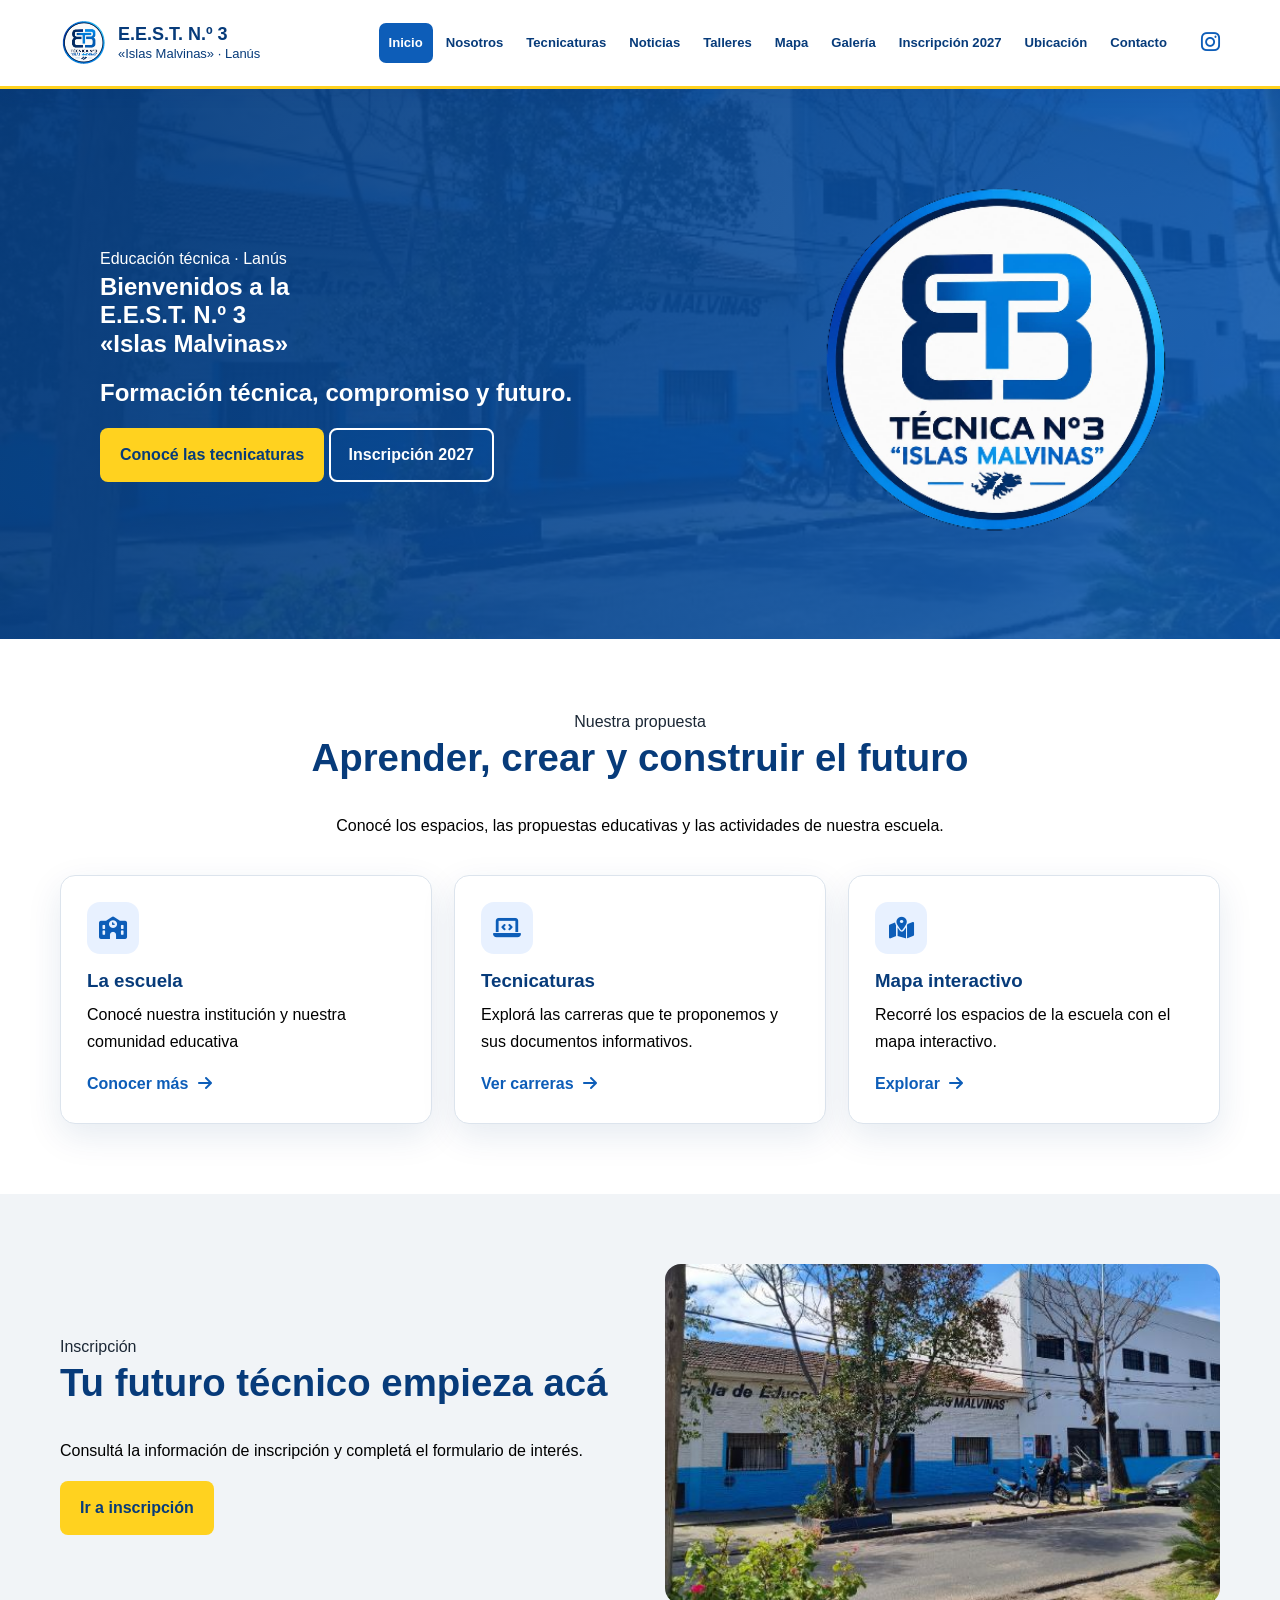
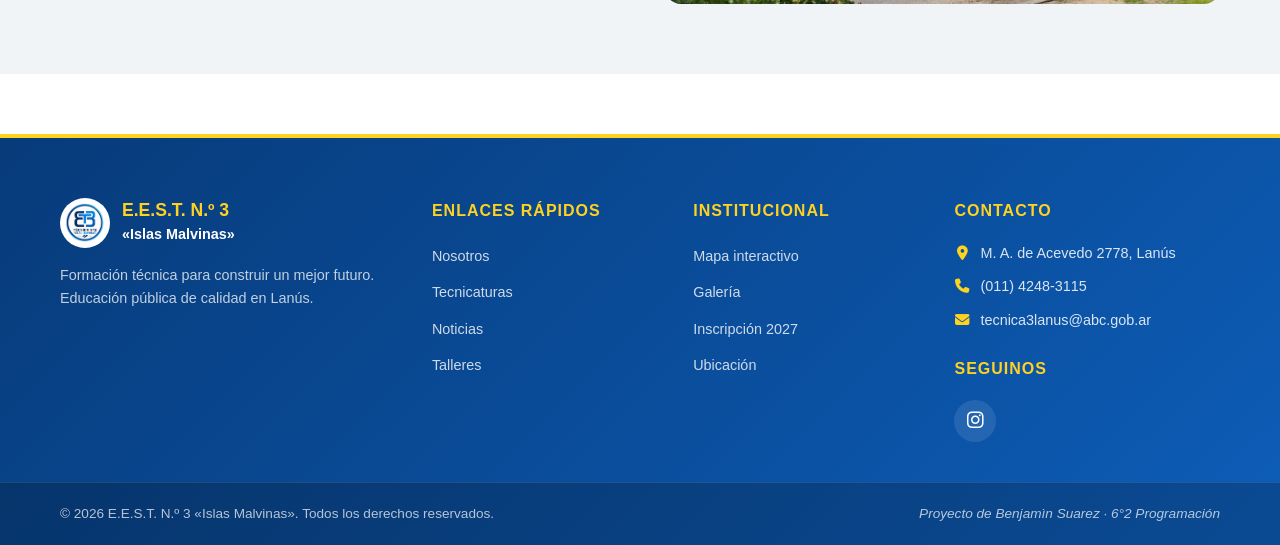
==== commit 7fdf0f81: "la foto" ====
--- a/index.html
+++ b/index.html
@@ -7,6 +7,7 @@
   <title>Inicio | E.E.S.T. N.º 3 «Islas Malvinas»</title>
   <link rel="stylesheet" href="styles.css">
   <link rel="stylesheet" href="https://cdnjs.cloudflare.com/ajax/libs/font-awesome/6.4.0/css/all.min.css">
+  <link rel="shortcut icon" href="assets/logo.png" type="image/png">
   
 </head>
 <body class="">
@@ -52,7 +53,7 @@
     <section class="section section-soft">
       <div class="container split">
         <div><span class="eyebrow">Inscripción</span><h2>Tu futuro técnico empieza acá</h2><p>Consultá la información de inscripción y completá el formulario de interés.</p><a class="btn btn-primary" href="inscripcion.html">Ir a inscripción</a></div>
-        <img class="split-image" src="assets/fachada.jpg" alt="Fachada de la escuela" onerror="this.style.display='none'">
+        <img class="split-image" src="assets/Capturakole.JPG" alt="Fachada de la escuela" onerror="this.style.display='none'">
       </div>
     </section>
   </main>
